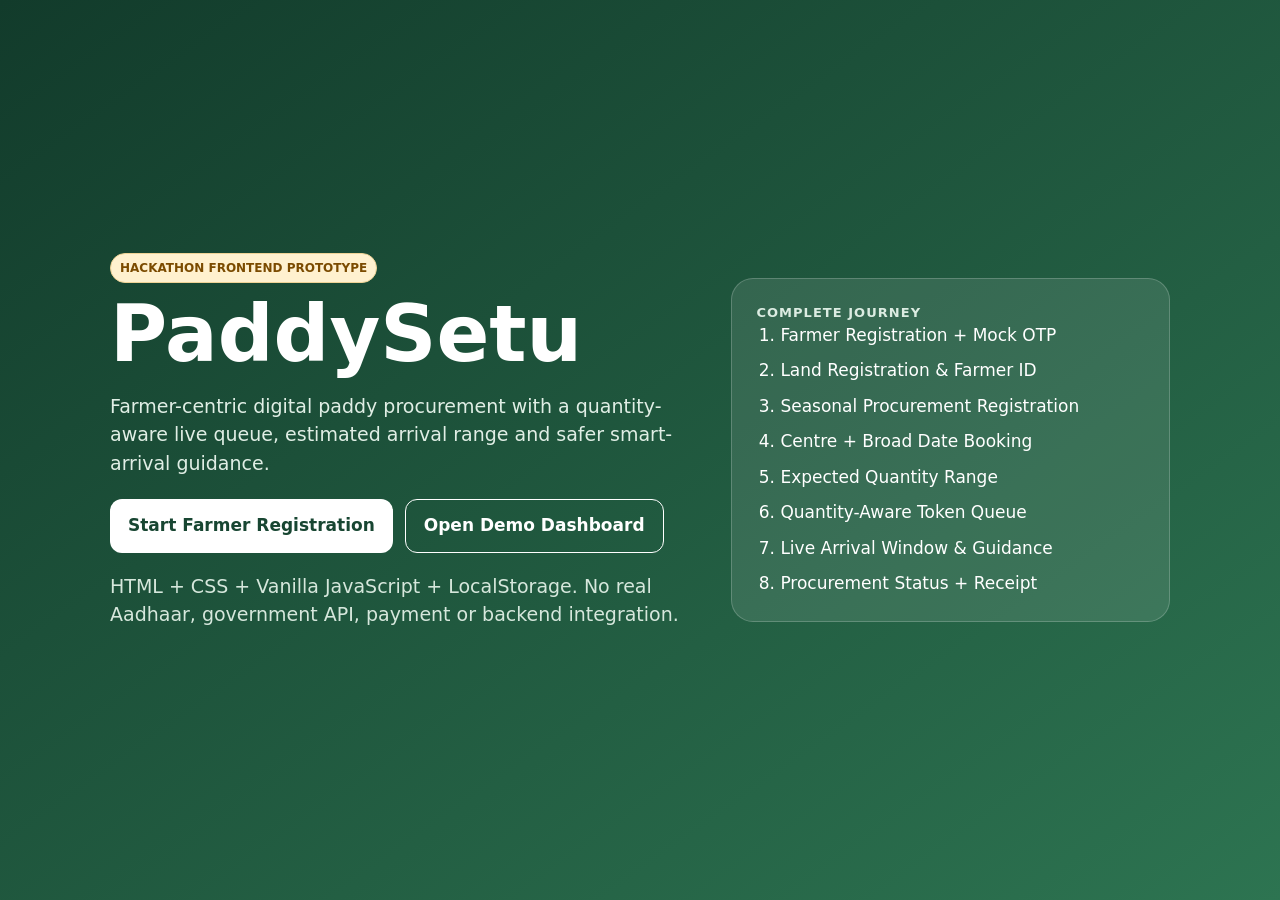
==== index.html @ 923e4eba "Add complete farmer procurement prototype" ====
<!doctype html><html lang="en"><head><meta charset="UTF-8"><meta name="viewport" content="width=device-width,initial-scale=1"><title>PaddySetu — Digital Paddy Procurement Prototype</title><link rel="stylesheet" href="css/global.css"><link rel="stylesheet" href="css/utility.css"></head><body><main class="landing"><div class="landing-card"><section><div class="demo-label">HACKATHON FRONTEND PROTOTYPE</div><h1>PaddySetu</h1><p>Farmer-centric digital paddy procurement with a quantity-aware live queue, estimated arrival range and safer smart-arrival guidance.</p><div class="button-row"><a class="btn btn-primary" href="pages/farmer-registration.html">Start Farmer Registration</a><a class="btn btn-outline" href="pages/dashboard.html">Open Demo Dashboard</a></div><p class="helper">HTML + CSS + Vanilla JavaScript + LocalStorage. No real Aadhaar, government API, payment or backend integration.</p></section><aside class="flow-card"><div class="eyebrow">Complete journey</div><ol><li>Farmer Registration + Mock OTP</li><li>Land Registration & Farmer ID</li><li>Seasonal Procurement Registration</li><li>Centre + Broad Date Booking</li><li>Expected Quantity Range</li><li>Quantity-Aware Token Queue</li><li>Live Arrival Window & Guidance</li><li>Procurement Status + Receipt</li></ol></aside></div></main></body></html>
---- css/global.css ----
:root {
  --green-900:#153d2e; --green-800:#20583f; --green-700:#2e6f4e; --green-600:#3b845f;
  --green-100:#e9f5ee; --green-50:#f5fbf7; --gold:#d99b24; --ink:#18221c; --muted:#607067;
  --border:#d9e4dc; --surface:#ffffff; --bg:#f2f7f3; --danger:#b42318; --warn:#8a5700; --shadow:0 10px 30px rgba(21,61,46,.10);
  --radius:16px; --radius-sm:10px; --max:1120px;
}
*{box-sizing:border-box}html{scroll-behavior:smooth}body{margin:0;font-family:Inter,system-ui,-apple-system,BlinkMacSystemFont,"Segoe UI",Roboto,Arial,sans-serif;background:var(--bg);color:var(--ink);line-height:1.5;font-size:17px}a{color:inherit;text-decoration:none}button,input,select{font:inherit}button{cursor:pointer}img{max-width:100%}.page-shell{min-height:100vh}.container{width:min(var(--max),calc(100% - 32px));margin-inline:auto}.site-header{background:var(--surface);border-bottom:1px solid var(--border);position:sticky;top:0;z-index:20}.header-inner{min-height:72px;display:flex;align-items:center;justify-content:space-between;gap:18px}.brand{display:flex;align-items:center;gap:12px;font-weight:800;color:var(--green-900)}.brand-mark{width:42px;height:42px;border-radius:12px;background:linear-gradient(145deg,var(--green-700),var(--green-900));color:#fff;display:grid;place-items:center;font-size:22px}.brand small{display:block;font-size:12px;font-weight:650;color:var(--muted)}.top-nav{display:flex;gap:8px;flex-wrap:wrap}.top-nav a{padding:10px 12px;border-radius:10px;color:var(--green-900);font-weight:700}.top-nav a:hover{background:var(--green-100)}.page-main{padding:32px 0 56px}.page-title{font-size:clamp(28px,4vw,42px);line-height:1.1;margin:0 0 10px;color:var(--green-900)}.page-subtitle{margin:0 0 28px;color:var(--muted);max-width:760px}.card{background:var(--surface);border:1px solid var(--border);border-radius:var(--radius);box-shadow:var(--shadow);padding:24px}.section-title{font-size:22px;margin:0 0 16px;color:var(--green-900)}.eyebrow{font-size:13px;text-transform:uppercase;letter-spacing:.08em;font-weight:800;color:var(--green-700)}.btn{border:0;border-radius:12px;padding:13px 18px;display:inline-flex;align-items:center;justify-content:center;gap:8px;font-weight:800;min-height:48px}.btn-primary{background:var(--green-800);color:#fff}.btn-primary:hover{background:var(--green-900)}.btn-secondary{background:var(--green-100);color:var(--green-900)}.btn-outline{background:#fff;border:1px solid var(--green-700);color:var(--green-800)}.btn-danger{background:#fef0ee;color:var(--danger)}.btn-block{width:100%}.button-row{display:flex;gap:12px;flex-wrap:wrap;margin-top:22px}.form-grid{display:grid;grid-template-columns:repeat(2,minmax(0,1fr));gap:18px}.field{display:flex;flex-direction:column;gap:7px}.field.full{grid-column:1/-1}.field label{font-weight:750;color:var(--green-900)}.field input,.field select{width:100%;border:1px solid #bfcfc3;border-radius:11px;background:#fff;padding:13px 14px;min-height:48px;color:var(--ink)}.field input:focus,.field select:focus{outline:3px solid rgba(59,132,95,.16);border-color:var(--green-600)}.helper{font-size:14px;color:var(--muted)}.error{color:var(--danger);font-size:14px;font-weight:700}.success{background:#edf9f0;color:#1b6b3a;border:1px solid #bfe3c9;padding:14px;border-radius:12px}.notice{background:#fff8e8;color:#765000;border:1px solid #ecd59d;padding:14px;border-radius:12px}.info{background:#eef6ff;color:#174a76;border:1px solid #cfe0f2;padding:14px;border-radius:12px}.stat-grid{display:grid;grid-template-columns:repeat(4,minmax(0,1fr));gap:16px}.stat-card{background:#fff;border:1px solid var(--border);border-radius:14px;padding:18px}.stat-card .value{font-size:28px;font-weight:900;color:var(--green-900)}.stat-card .label{font-size:14px;color:var(--muted);font-weight:700}.badge{display:inline-flex;align-items:center;gap:6px;border-radius:999px;padding:7px 11px;font-size:13px;font-weight:850}.badge-success{background:#e9f8ee;color:#17623a}.badge-warn{background:#fff3d8;color:#815700}.badge-info{background:#eaf3ff;color:#245d95}.divider{height:1px;background:var(--border);margin:22px 0}.list-clean{list-style:none;padding:0;margin:0}.footer-note{margin-top:30px;color:var(--muted);font-size:13px;text-align:center}.demo-label{font-size:12px;font-weight:900;color:#7b4b00;background:#fff1cf;border:1px solid #efd396;border-radius:999px;padding:5px 9px;display:inline-flex}.hidden{display:none!important}.sr-only{position:absolute;width:1px;height:1px;padding:0;margin:-1px;overflow:hidden;clip:rect(0,0,0,0);white-space:nowrap;border:0}@media(max-width:820px){.top-nav{display:none}.form-grid,.stat-grid{grid-template-columns:1fr}.page-main{padding-top:24px}.card{padding:20px}.header-inner{min-height:64px}}
.landing{min-height:100vh;background:linear-gradient(145deg,#123b2b,#2d7451);color:white;display:grid;place-items:center;padding:28px}.landing-card{width:min(1060px,100%);display:grid;grid-template-columns:1.15fr .85fr;gap:28px;align-items:center}.landing h1{font-size:clamp(44px,7vw,78px);line-height:1;margin:12px 0 18px}.landing p{font-size:19px;color:#e0eee5}.flow-card{background:rgba(255,255,255,.10);border:1px solid rgba(255,255,255,.2);border-radius:22px;padding:24px}.flow-card ol{margin:0;padding-left:24px;display:grid;gap:10px}.landing .btn-primary{background:#fff;color:#184632}.landing .btn-outline{border-color:#fff;color:#fff;background:transparent}.landing .helper{color:#d6e7dc}.landing .eyebrow{color:#dcece2}.id-card .eyebrow{color:#d9eadf}.queue-hero .eyebrow{color:#d8ecdf}.receipt-header .eyebrow{color:#dcebe1}@media(max-width:820px){.landing-card{grid-template-columns:1fr}.landing h1{font-size:48px}}
---- css/utility.css ----
.grid-2{display:grid;grid-template-columns:repeat(2,minmax(0,1fr));gap:18px}.grid-3{display:grid;grid-template-columns:repeat(3,minmax(0,1fr));gap:18px}.stack{display:flex;flex-direction:column;gap:16px}.row-between{display:flex;align-items:center;justify-content:space-between;gap:16px}.muted{color:var(--muted)}.strong{font-weight:850}.text-center{text-align:center}.mt-0{margin-top:0}.mt-1{margin-top:8px}.mt-2{margin-top:16px}.mt-3{margin-top:24px}.mb-0{margin-bottom:0}.w-100{width:100%}.pill{border-radius:999px}.soft-panel{background:var(--green-50);border:1px solid #dbece0;border-radius:14px;padding:18px}.kpi{font-size:34px;font-weight:900;color:var(--green-900);line-height:1.1}.icon-circle{width:46px;height:46px;border-radius:14px;background:var(--green-100);display:grid;place-items:center;font-size:22px}.table-wrap{overflow:auto}.simple-table{width:100%;border-collapse:collapse}.simple-table th,.simple-table td{text-align:left;border-bottom:1px solid var(--border);padding:13px 10px}.simple-table th{font-size:13px;text-transform:uppercase;letter-spacing:.03em;color:var(--muted)}@media(max-width:760px){.grid-2,.grid-3{grid-template-columns:1fr}.row-between{align-items:flex-start;flex-direction:column}}.narrow-card{max-width:560px;margin:auto}.otp-card{max-width:620px;margin:auto}.center-row{justify-content:center}
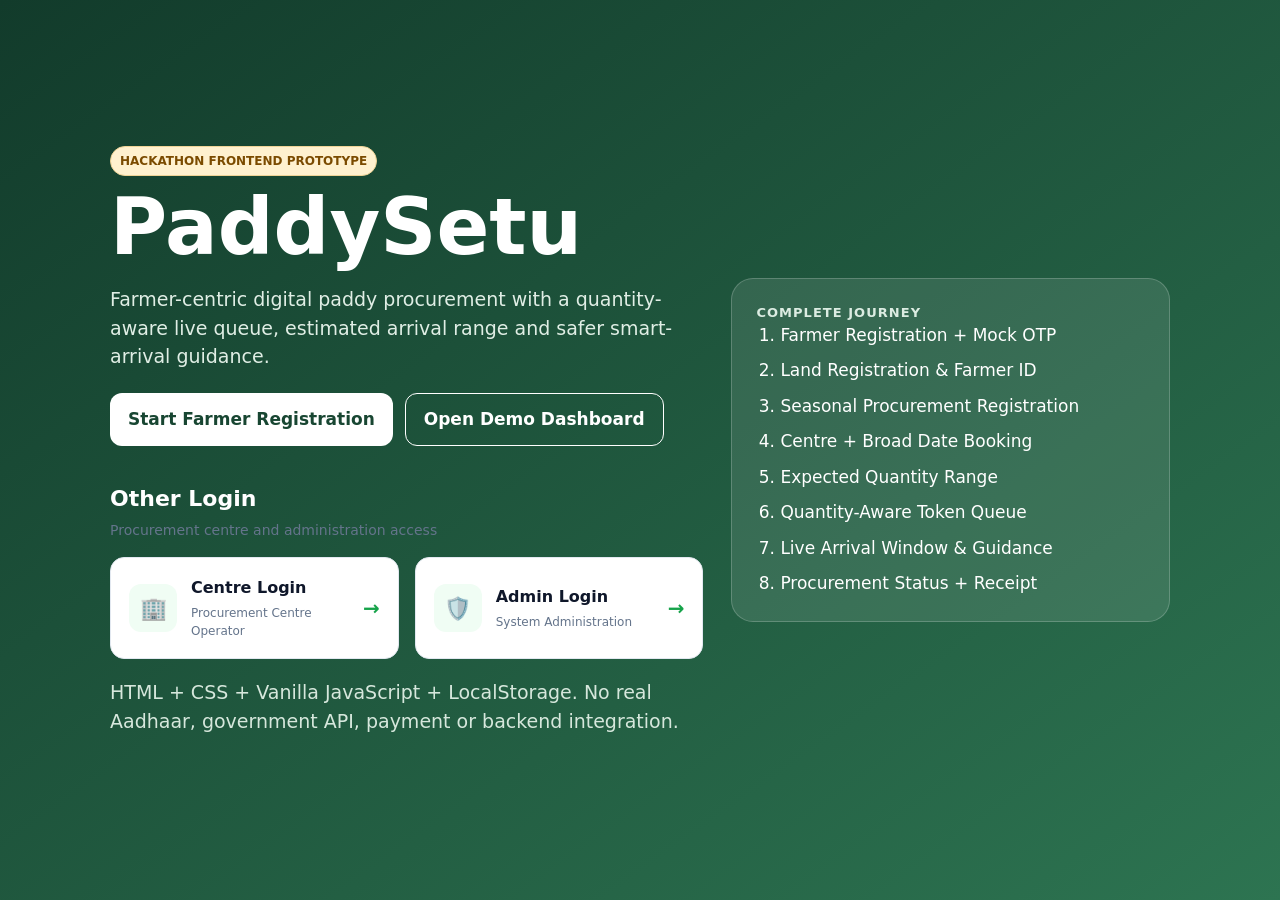
==== commit fc7817e6: "add admin and centre operator page and their dashboards" ====
--- a/index.html
+++ b/index.html
@@ -1 +1,84 @@
-<!doctype html><html lang="en"><head><meta charset="UTF-8"><meta name="viewport" content="width=device-width,initial-scale=1"><title>PaddySetu — Digital Paddy Procurement Prototype</title><link rel="stylesheet" href="css/global.css"><link rel="stylesheet" href="css/utility.css"></head><body><main class="landing"><div class="landing-card"><section><div class="demo-label">HACKATHON FRONTEND PROTOTYPE</div><h1>PaddySetu</h1><p>Farmer-centric digital paddy procurement with a quantity-aware live queue, estimated arrival range and safer smart-arrival guidance.</p><div class="button-row"><a class="btn btn-primary" href="pages/farmer-registration.html">Start Farmer Registration</a><a class="btn btn-outline" href="pages/dashboard.html">Open Demo Dashboard</a></div><p class="helper">HTML + CSS + Vanilla JavaScript + LocalStorage. No real Aadhaar, government API, payment or backend integration.</p></section><aside class="flow-card"><div class="eyebrow">Complete journey</div><ol><li>Farmer Registration + Mock OTP</li><li>Land Registration & Farmer ID</li><li>Seasonal Procurement Registration</li><li>Centre + Broad Date Booking</li><li>Expected Quantity Range</li><li>Quantity-Aware Token Queue</li><li>Live Arrival Window & Guidance</li><li>Procurement Status + Receipt</li></ol></aside></div></main></body></html>+<!doctype html>
+<html lang="en">
+  <head>
+    <meta charset="UTF-8" />
+    <meta name="viewport" content="width=device-width,initial-scale=1" />
+    <title>PaddySetu — Digital Paddy Procurement Prototype</title>
+    <link rel="stylesheet" href="css/global.css" />
+    <link rel="stylesheet" href="css/utility.css" />
+  </head>
+  <body>
+    <main class="landing">
+      <div class="landing-card">
+        <section>
+          <div class="demo-label">HACKATHON FRONTEND PROTOTYPE</div>
+          <h1>PaddySetu</h1>
+          <p>
+            Farmer-centric digital paddy procurement with a quantity-aware live
+            queue, estimated arrival range and safer smart-arrival guidance.
+          </p>
+          <div class="button-row">
+            <a class="btn btn-primary" href="pages/farmer-registration.html"
+              >Start Farmer Registration</a
+            ><a class="btn btn-outline" href="pages/dashboard.html"
+              >Open Demo Dashboard</a
+            >
+          </div>
+
+
+          <section class="other-login-section">
+            <div class="section-heading">
+              <h2>Other Login</h2>
+              <p>Procurement centre and administration access</p>
+            </div>
+
+            <div class="role-login-grid">
+              <!-- Centre Operator -->
+              <a href="pages/centre-login.html" class="role-login-card">
+                <div class="role-login-icon">🏢</div>
+
+                <div class="role-login-content">
+                  <h3>Centre Login</h3>
+                  <p>Procurement Centre Operator</p>
+                </div>
+
+                <span class="role-arrow">→</span>
+              </a>
+
+              <!-- Admin -->
+              <a href="pages/admin-login.html" class="role-login-card">
+                <div class="role-login-icon">🛡️</div>
+
+                <div class="role-login-content">
+                  <h3>Admin Login</h3>
+                  <p>System Administration</p>
+                </div>
+
+                <span class="role-arrow">→</span>
+              </a>
+            </div>
+          </section>
+          
+
+          <p class="helper">
+            HTML + CSS + Vanilla JavaScript + LocalStorage. No real Aadhaar,
+            government API, payment or backend integration.
+          </p>
+        </section>
+        <aside class="flow-card">
+          <div class="eyebrow">Complete journey</div>
+          <ol>
+            <li>Farmer Registration + Mock OTP</li>
+            <li>Land Registration & Farmer ID</li>
+            <li>Seasonal Procurement Registration</li>
+            <li>Centre + Broad Date Booking</li>
+            <li>Expected Quantity Range</li>
+            <li>Quantity-Aware Token Queue</li>
+            <li>Live Arrival Window & Guidance</li>
+            <li>Procurement Status + Receipt</li>
+          </ol>
+        </aside>
+      </div>
+    </main>
+  </body>
+</html>
--- a/css/global.css
+++ b/css/global.css
@@ -1,8 +1,520 @@
 :root {
-  --green-900:#153d2e; --green-800:#20583f; --green-700:#2e6f4e; --green-600:#3b845f;
-  --green-100:#e9f5ee; --green-50:#f5fbf7; --gold:#d99b24; --ink:#18221c; --muted:#607067;
-  --border:#d9e4dc; --surface:#ffffff; --bg:#f2f7f3; --danger:#b42318; --warn:#8a5700; --shadow:0 10px 30px rgba(21,61,46,.10);
-  --radius:16px; --radius-sm:10px; --max:1120px;
-}
-*{box-sizing:border-box}html{scroll-behavior:smooth}body{margin:0;font-family:Inter,system-ui,-apple-system,BlinkMacSystemFont,"Segoe UI",Roboto,Arial,sans-serif;background:var(--bg);color:var(--ink);line-height:1.5;font-size:17px}a{color:inherit;text-decoration:none}button,input,select{font:inherit}button{cursor:pointer}img{max-width:100%}.page-shell{min-height:100vh}.container{width:min(var(--max),calc(100% - 32px));margin-inline:auto}.site-header{background:var(--surface);border-bottom:1px solid var(--border);position:sticky;top:0;z-index:20}.header-inner{min-height:72px;display:flex;align-items:center;justify-content:space-between;gap:18px}.brand{display:flex;align-items:center;gap:12px;font-weight:800;color:var(--green-900)}.brand-mark{width:42px;height:42px;border-radius:12px;background:linear-gradient(145deg,var(--green-700),var(--green-900));color:#fff;display:grid;place-items:center;font-size:22px}.brand small{display:block;font-size:12px;font-weight:650;color:var(--muted)}.top-nav{display:flex;gap:8px;flex-wrap:wrap}.top-nav a{padding:10px 12px;border-radius:10px;color:var(--green-900);font-weight:700}.top-nav a:hover{background:var(--green-100)}.page-main{padding:32px 0 56px}.page-title{font-size:clamp(28px,4vw,42px);line-height:1.1;margin:0 0 10px;color:var(--green-900)}.page-subtitle{margin:0 0 28px;color:var(--muted);max-width:760px}.card{background:var(--surface);border:1px solid var(--border);border-radius:var(--radius);box-shadow:var(--shadow);padding:24px}.section-title{font-size:22px;margin:0 0 16px;color:var(--green-900)}.eyebrow{font-size:13px;text-transform:uppercase;letter-spacing:.08em;font-weight:800;color:var(--green-700)}.btn{border:0;border-radius:12px;padding:13px 18px;display:inline-flex;align-items:center;justify-content:center;gap:8px;font-weight:800;min-height:48px}.btn-primary{background:var(--green-800);color:#fff}.btn-primary:hover{background:var(--green-900)}.btn-secondary{background:var(--green-100);color:var(--green-900)}.btn-outline{background:#fff;border:1px solid var(--green-700);color:var(--green-800)}.btn-danger{background:#fef0ee;color:var(--danger)}.btn-block{width:100%}.button-row{display:flex;gap:12px;flex-wrap:wrap;margin-top:22px}.form-grid{display:grid;grid-template-columns:repeat(2,minmax(0,1fr));gap:18px}.field{display:flex;flex-direction:column;gap:7px}.field.full{grid-column:1/-1}.field label{font-weight:750;color:var(--green-900)}.field input,.field select{width:100%;border:1px solid #bfcfc3;border-radius:11px;background:#fff;padding:13px 14px;min-height:48px;color:var(--ink)}.field input:focus,.field select:focus{outline:3px solid rgba(59,132,95,.16);border-color:var(--green-600)}.helper{font-size:14px;color:var(--muted)}.error{color:var(--danger);font-size:14px;font-weight:700}.success{background:#edf9f0;color:#1b6b3a;border:1px solid #bfe3c9;padding:14px;border-radius:12px}.notice{background:#fff8e8;color:#765000;border:1px solid #ecd59d;padding:14px;border-radius:12px}.info{background:#eef6ff;color:#174a76;border:1px solid #cfe0f2;padding:14px;border-radius:12px}.stat-grid{display:grid;grid-template-columns:repeat(4,minmax(0,1fr));gap:16px}.stat-card{background:#fff;border:1px solid var(--border);border-radius:14px;padding:18px}.stat-card .value{font-size:28px;font-weight:900;color:var(--green-900)}.stat-card .label{font-size:14px;color:var(--muted);font-weight:700}.badge{display:inline-flex;align-items:center;gap:6px;border-radius:999px;padding:7px 11px;font-size:13px;font-weight:850}.badge-success{background:#e9f8ee;color:#17623a}.badge-warn{background:#fff3d8;color:#815700}.badge-info{background:#eaf3ff;color:#245d95}.divider{height:1px;background:var(--border);margin:22px 0}.list-clean{list-style:none;padding:0;margin:0}.footer-note{margin-top:30px;color:var(--muted);font-size:13px;text-align:center}.demo-label{font-size:12px;font-weight:900;color:#7b4b00;background:#fff1cf;border:1px solid #efd396;border-radius:999px;padding:5px 9px;display:inline-flex}.hidden{display:none!important}.sr-only{position:absolute;width:1px;height:1px;padding:0;margin:-1px;overflow:hidden;clip:rect(0,0,0,0);white-space:nowrap;border:0}@media(max-width:820px){.top-nav{display:none}.form-grid,.stat-grid{grid-template-columns:1fr}.page-main{padding-top:24px}.card{padding:20px}.header-inner{min-height:64px}}
-.landing{min-height:100vh;background:linear-gradient(145deg,#123b2b,#2d7451);color:white;display:grid;place-items:center;padding:28px}.landing-card{width:min(1060px,100%);display:grid;grid-template-columns:1.15fr .85fr;gap:28px;align-items:center}.landing h1{font-size:clamp(44px,7vw,78px);line-height:1;margin:12px 0 18px}.landing p{font-size:19px;color:#e0eee5}.flow-card{background:rgba(255,255,255,.10);border:1px solid rgba(255,255,255,.2);border-radius:22px;padding:24px}.flow-card ol{margin:0;padding-left:24px;display:grid;gap:10px}.landing .btn-primary{background:#fff;color:#184632}.landing .btn-outline{border-color:#fff;color:#fff;background:transparent}.landing .helper{color:#d6e7dc}.landing .eyebrow{color:#dcece2}.id-card .eyebrow{color:#d9eadf}.queue-hero .eyebrow{color:#d8ecdf}.receipt-header .eyebrow{color:#dcebe1}@media(max-width:820px){.landing-card{grid-template-columns:1fr}.landing h1{font-size:48px}}
+  --green-900: #153d2e;
+  --green-800: #20583f;
+  --green-700: #2e6f4e;
+  --green-600: #3b845f;
+  --green-100: #e9f5ee;
+  --green-50: #f5fbf7;
+  --gold: #d99b24;
+  --ink: #18221c;
+  --muted: #607067;
+  --border: #d9e4dc;
+  --surface: #ffffff;
+  --bg: #f2f7f3;
+  --danger: #b42318;
+  --warn: #8a5700;
+  --shadow: 0 10px 30px rgba(21, 61, 46, 0.1);
+  --radius: 16px;
+  --radius-sm: 10px;
+  --max: 1120px;
+}
+* {
+  box-sizing: border-box;
+}
+html {
+  scroll-behavior: smooth;
+}
+body {
+  margin: 0;
+  font-family:
+    Inter,
+    system-ui,
+    -apple-system,
+    BlinkMacSystemFont,
+    "Segoe UI",
+    Roboto,
+    Arial,
+    sans-serif;
+  background: var(--bg);
+  color: var(--ink);
+  line-height: 1.5;
+  font-size: 17px;
+}
+a {
+  color: inherit;
+  text-decoration: none;
+}
+button,
+input,
+select {
+  font: inherit;
+}
+button {
+  cursor: pointer;
+}
+img {
+  max-width: 100%;
+}
+.page-shell {
+  min-height: 100vh;
+}
+.container {
+  width: min(var(--max), calc(100% - 32px));
+  margin-inline: auto;
+}
+.site-header {
+  background: var(--surface);
+  border-bottom: 1px solid var(--border);
+  position: sticky;
+  top: 0;
+  z-index: 20;
+}
+.header-inner {
+  min-height: 72px;
+  display: flex;
+  align-items: center;
+  justify-content: space-between;
+  gap: 18px;
+}
+.brand {
+  display: flex;
+  align-items: center;
+  gap: 12px;
+  font-weight: 800;
+  color: var(--green-900);
+}
+.brand-mark {
+  width: 42px;
+  height: 42px;
+  border-radius: 12px;
+  background: linear-gradient(145deg, var(--green-700), var(--green-900));
+  color: #fff;
+  display: grid;
+  place-items: center;
+  font-size: 22px;
+}
+.brand small {
+  display: block;
+  font-size: 12px;
+  font-weight: 650;
+  color: var(--muted);
+}
+.top-nav {
+  display: flex;
+  gap: 8px;
+  flex-wrap: wrap;
+}
+.top-nav a {
+  padding: 10px 12px;
+  border-radius: 10px;
+  color: var(--green-900);
+  font-weight: 700;
+}
+.top-nav a:hover {
+  background: var(--green-100);
+}
+.page-main {
+  padding: 32px 0 56px;
+}
+.page-title {
+  font-size: clamp(28px, 4vw, 42px);
+  line-height: 1.1;
+  margin: 0 0 10px;
+  color: var(--green-900);
+}
+.page-subtitle {
+  margin: 0 0 28px;
+  color: var(--muted);
+  max-width: 760px;
+}
+.card {
+  background: var(--surface);
+  border: 1px solid var(--border);
+  border-radius: var(--radius);
+  box-shadow: var(--shadow);
+  padding: 24px;
+}
+.section-title {
+  font-size: 22px;
+  margin: 0 0 16px;
+  color: var(--green-900);
+}
+.eyebrow {
+  font-size: 13px;
+  text-transform: uppercase;
+  letter-spacing: 0.08em;
+  font-weight: 800;
+  color: var(--green-700);
+}
+.btn {
+  border: 0;
+  border-radius: 12px;
+  padding: 13px 18px;
+  display: inline-flex;
+  align-items: center;
+  justify-content: center;
+  gap: 8px;
+  font-weight: 800;
+  min-height: 48px;
+}
+.btn-primary {
+  background: var(--green-800);
+  color: #fff;
+}
+.btn-primary:hover {
+  background: var(--green-900);
+}
+.btn-secondary {
+  background: var(--green-100);
+  color: var(--green-900);
+}
+.btn-outline {
+  background: #fff;
+  border: 1px solid var(--green-700);
+  color: var(--green-800);
+}
+.btn-danger {
+  background: #fef0ee;
+  color: var(--danger);
+}
+.btn-block {
+  width: 100%;
+}
+.button-row {
+  display: flex;
+  gap: 12px;
+  flex-wrap: wrap;
+  margin-top: 22px;
+}
+.form-grid {
+  display: grid;
+  grid-template-columns: repeat(2, minmax(0, 1fr));
+  gap: 18px;
+}
+.field {
+  display: flex;
+  flex-direction: column;
+  gap: 7px;
+}
+.field.full {
+  grid-column: 1/-1;
+}
+.field label {
+  font-weight: 750;
+  color: var(--green-900);
+}
+.field input,
+.field select {
+  width: 100%;
+  border: 1px solid #bfcfc3;
+  border-radius: 11px;
+  background: #fff;
+  padding: 13px 14px;
+  min-height: 48px;
+  color: var(--ink);
+}
+.field input:focus,
+.field select:focus {
+  outline: 3px solid rgba(59, 132, 95, 0.16);
+  border-color: var(--green-600);
+}
+.helper {
+  font-size: 14px;
+  color: var(--muted);
+}
+.error {
+  color: var(--danger);
+  font-size: 14px;
+  font-weight: 700;
+}
+.success {
+  background: #edf9f0;
+  color: #1b6b3a;
+  border: 1px solid #bfe3c9;
+  padding: 14px;
+  border-radius: 12px;
+}
+.notice {
+  background: #fff8e8;
+  color: #765000;
+  border: 1px solid #ecd59d;
+  padding: 14px;
+  border-radius: 12px;
+}
+.info {
+  background: #eef6ff;
+  color: #174a76;
+  border: 1px solid #cfe0f2;
+  padding: 14px;
+  border-radius: 12px;
+}
+.stat-grid {
+  display: grid;
+  grid-template-columns: repeat(4, minmax(0, 1fr));
+  gap: 16px;
+}
+.stat-card {
+  background: #fff;
+  border: 1px solid var(--border);
+  border-radius: 14px;
+  padding: 18px;
+}
+.stat-card .value {
+  font-size: 28px;
+  font-weight: 900;
+  color: var(--green-900);
+}
+.stat-card .label {
+  font-size: 14px;
+  color: var(--muted);
+  font-weight: 700;
+}
+.badge {
+  display: inline-flex;
+  align-items: center;
+  gap: 6px;
+  border-radius: 999px;
+  padding: 7px 11px;
+  font-size: 13px;
+  font-weight: 850;
+}
+.badge-success {
+  background: #e9f8ee;
+  color: #17623a;
+}
+.badge-warn {
+  background: #fff3d8;
+  color: #815700;
+}
+.badge-info {
+  background: #eaf3ff;
+  color: #245d95;
+}
+.divider {
+  height: 1px;
+  background: var(--border);
+  margin: 22px 0;
+}
+.list-clean {
+  list-style: none;
+  padding: 0;
+  margin: 0;
+}
+.footer-note {
+  margin-top: 30px;
+  color: var(--muted);
+  font-size: 13px;
+  text-align: center;
+}
+.demo-label {
+  font-size: 12px;
+  font-weight: 900;
+  color: #7b4b00;
+  background: #fff1cf;
+  border: 1px solid #efd396;
+  border-radius: 999px;
+  padding: 5px 9px;
+  display: inline-flex;
+}
+.hidden {
+  display: none !important;
+}
+.sr-only {
+  position: absolute;
+  width: 1px;
+  height: 1px;
+  padding: 0;
+  margin: -1px;
+  overflow: hidden;
+  clip: rect(0, 0, 0, 0);
+  white-space: nowrap;
+  border: 0;
+}
+@media (max-width: 820px) {
+  .top-nav {
+    display: none;
+  }
+  .form-grid,
+  .stat-grid {
+    grid-template-columns: 1fr;
+  }
+  .page-main {
+    padding-top: 24px;
+  }
+  .card {
+    padding: 20px;
+  }
+  .header-inner {
+    min-height: 64px;
+  }
+}
+.landing {
+  min-height: 100vh;
+  background: linear-gradient(145deg, #123b2b, #2d7451);
+  color: white;
+  display: grid;
+  place-items: center;
+  padding: 28px;
+}
+.landing-card {
+  width: min(1060px, 100%);
+  display: grid;
+  grid-template-columns: 1.15fr 0.85fr;
+  gap: 28px;
+  align-items: center;
+}
+.landing h1 {
+  font-size: clamp(44px, 7vw, 78px);
+  line-height: 1;
+  margin: 12px 0 18px;
+}
+.landing p {
+  font-size: 19px;
+  color: #e0eee5;
+}
+.flow-card {
+  background: rgba(255, 255, 255, 0.1);
+  border: 1px solid rgba(255, 255, 255, 0.2);
+  border-radius: 22px;
+  padding: 24px;
+}
+.flow-card ol {
+  margin: 0;
+  padding-left: 24px;
+  display: grid;
+  gap: 10px;
+}
+.landing .btn-primary {
+  background: #fff;
+  color: #184632;
+}
+.landing .btn-outline {
+  border-color: #fff;
+  color: #fff;
+  background: transparent;
+}
+.landing .helper {
+  color: #d6e7dc;
+}
+.landing .eyebrow {
+  color: #dcece2;
+}
+.id-card .eyebrow {
+  color: #d9eadf;
+}
+.queue-hero .eyebrow {
+  color: #d8ecdf;
+}
+.receipt-header .eyebrow {
+  color: #dcebe1;
+}
+@media (max-width: 820px) {
+  .landing-card {
+    grid-template-columns: 1fr;
+  }
+  .landing h1 {
+    font-size: 48px;
+  }
+}
+
+
+
+.other-login-section {
+    margin-top: 36px;
+}
+
+.section-heading {
+    margin-bottom: 16px;
+}
+
+.section-heading h2 {
+    margin: 0 0 5px;
+    font-size: 22px;
+}
+
+.section-heading p {
+    margin: 0;
+    color: #64748b;
+    font-size: 14px;
+}
+
+.role-login-grid {
+    display: grid;
+    grid-template-columns: repeat(2, minmax(0, 1fr));
+    gap: 16px;
+}
+
+.role-login-card {
+    display: flex;
+    align-items: center;
+    gap: 14px;
+
+    padding: 18px;
+
+    border: 1px solid #e2e8f0;
+    border-radius: 14px;
+
+    background: #ffffff;
+
+    color: #0f172a;
+    text-decoration: none;
+
+    transition: 0.2s ease;
+}
+
+.role-login-card:hover {
+    border-color: #16a34a;
+    transform: translateY(-2px);
+
+    box-shadow: 0 8px 24px rgba(15, 23, 42, 0.08);
+}
+
+.role-login-icon {
+    width: 48px;
+    height: 48px;
+
+    display: flex;
+    align-items: center;
+    justify-content: center;
+
+    flex-shrink: 0;
+
+    border-radius: 12px;
+
+    background: #f0fdf4;
+
+    font-size: 22px;
+}
+
+.role-login-content {
+    flex: 1;
+}
+
+.role-login-content h3 {
+    margin: 0 0 4px;
+
+    font-size: 16px;
+}
+
+.role-login-content p {
+    margin: 0;
+
+    color: #64748b;
+
+    font-size: 12px;
+}
+
+.role-arrow {
+    color: #16a34a;
+
+    font-size: 20px;
+    font-weight: 700;
+}
+
+@media (max-width: 600px) {
+
+    .role-login-grid {
+        grid-template-columns: 1fr;
+    }
+
+}
--- a/css/utility.css
+++ b/css/utility.css
@@ -1 +1,112 @@
-.grid-2{display:grid;grid-template-columns:repeat(2,minmax(0,1fr));gap:18px}.grid-3{display:grid;grid-template-columns:repeat(3,minmax(0,1fr));gap:18px}.stack{display:flex;flex-direction:column;gap:16px}.row-between{display:flex;align-items:center;justify-content:space-between;gap:16px}.muted{color:var(--muted)}.strong{font-weight:850}.text-center{text-align:center}.mt-0{margin-top:0}.mt-1{margin-top:8px}.mt-2{margin-top:16px}.mt-3{margin-top:24px}.mb-0{margin-bottom:0}.w-100{width:100%}.pill{border-radius:999px}.soft-panel{background:var(--green-50);border:1px solid #dbece0;border-radius:14px;padding:18px}.kpi{font-size:34px;font-weight:900;color:var(--green-900);line-height:1.1}.icon-circle{width:46px;height:46px;border-radius:14px;background:var(--green-100);display:grid;place-items:center;font-size:22px}.table-wrap{overflow:auto}.simple-table{width:100%;border-collapse:collapse}.simple-table th,.simple-table td{text-align:left;border-bottom:1px solid var(--border);padding:13px 10px}.simple-table th{font-size:13px;text-transform:uppercase;letter-spacing:.03em;color:var(--muted)}@media(max-width:760px){.grid-2,.grid-3{grid-template-columns:1fr}.row-between{align-items:flex-start;flex-direction:column}}.narrow-card{max-width:560px;margin:auto}.otp-card{max-width:620px;margin:auto}.center-row{justify-content:center}
+.grid-2 {
+  display: grid;
+  grid-template-columns: repeat(2, minmax(0, 1fr));
+  gap: 18px;
+}
+.grid-3 {
+  display: grid;
+  grid-template-columns: repeat(3, minmax(0, 1fr));
+  gap: 18px;
+}
+.stack {
+  display: flex;
+  flex-direction: column;
+  gap: 16px;
+}
+.row-between {
+  display: flex;
+  align-items: center;
+  justify-content: space-between;
+  gap: 16px;
+}
+.muted {
+  color: var(--muted);
+}
+.strong {
+  font-weight: 850;
+}
+.text-center {
+  text-align: center;
+}
+.mt-0 {
+  margin-top: 0;
+}
+.mt-1 {
+  margin-top: 8px;
+}
+.mt-2 {
+  margin-top: 16px;
+}
+.mt-3 {
+  margin-top: 24px;
+}
+.mb-0 {
+  margin-bottom: 0;
+}
+.w-100 {
+  width: 100%;
+}
+.pill {
+  border-radius: 999px;
+}
+.soft-panel {
+  background: var(--green-50);
+  border: 1px solid #dbece0;
+  border-radius: 14px;
+  padding: 18px;
+}
+.kpi {
+  font-size: 34px;
+  font-weight: 900;
+  color: var(--green-900);
+  line-height: 1.1;
+}
+.icon-circle {
+  width: 46px;
+  height: 46px;
+  border-radius: 14px;
+  background: var(--green-100);
+  display: grid;
+  place-items: center;
+  font-size: 22px;
+}
+.table-wrap {
+  overflow: auto;
+}
+.simple-table {
+  width: 100%;
+  border-collapse: collapse;
+}
+.simple-table th,
+.simple-table td {
+  text-align: left;
+  border-bottom: 1px solid var(--border);
+  padding: 13px 10px;
+}
+.simple-table th {
+  font-size: 13px;
+  text-transform: uppercase;
+  letter-spacing: 0.03em;
+  color: var(--muted);
+}
+@media (max-width: 760px) {
+  .grid-2,
+  .grid-3 {
+    grid-template-columns: 1fr;
+  }
+  .row-between {
+    align-items: flex-start;
+    flex-direction: column;
+  }
+}
+.narrow-card {
+  max-width: 560px;
+  margin: auto;
+}
+.otp-card {
+  max-width: 620px;
+  margin: auto;
+}
+.center-row {
+  justify-content: center;
+}
